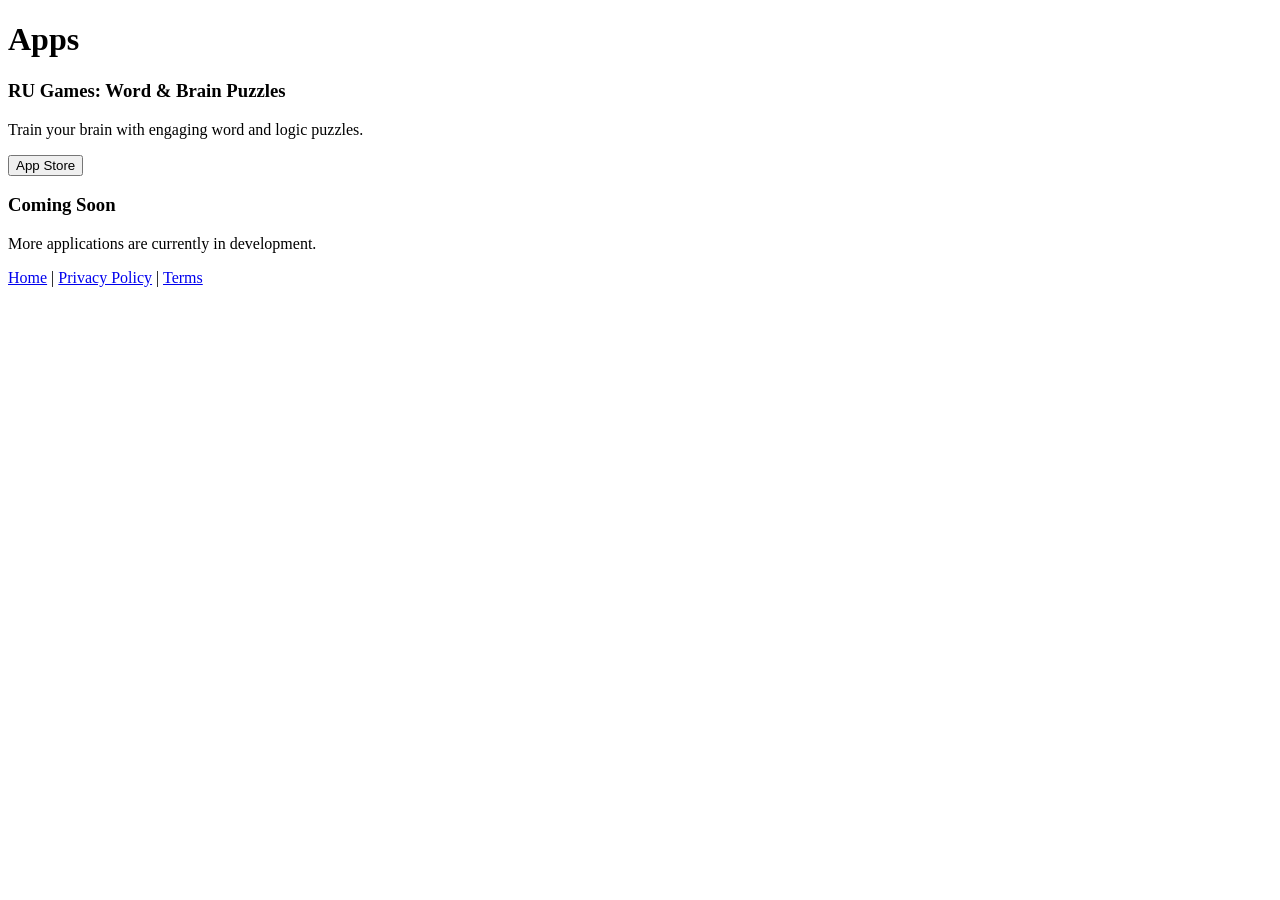
==== app.html @ cfd69d2b "Create app.html" ====
<!DOCTYPE html>
<html lang="en">
<head>

<meta charset="UTF-8">
<meta name="viewport" content="width=device-width, initial-scale=1.0">

<title>Apps | Mishal Udeshi</title>

<link rel="stylesheet" href="style.css">

</head>

<body>

<header class="small-header">
<h1>Apps</h1>
</header>

<section class="apps-grid">

<div class="app-card">

<h3>RU Games: Word & Brain Puzzles</h3>

<p>
Train your brain with engaging word and logic puzzles.
</p>

<button>App Store</button>

</div>


<div class="app-card">

<h3>Coming Soon</h3>

<p>
More applications are currently in development.
</p>

</div>

</section>

<footer>

<a href="index.html">Home</a> |
<a href="privacy.html">Privacy Policy</a> |
<a href="terms.html">Terms</a>

</footer>

</body>
</html>
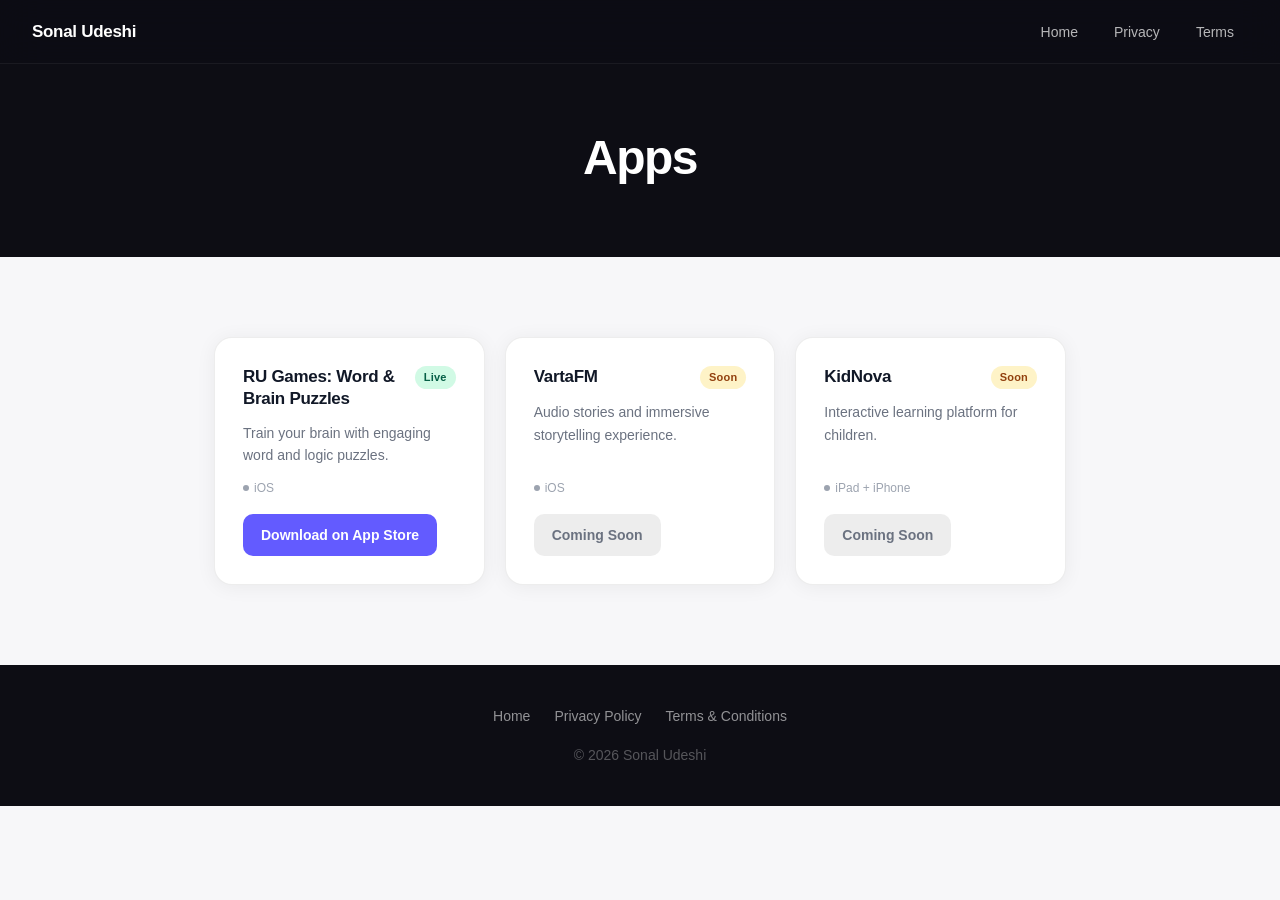
==== commit a40c752c: "FinalChanges" ====
--- a/app.html
+++ b/app.html
@@ -5,7 +5,7 @@
 <meta charset="UTF-8">
 <meta name="viewport" content="width=device-width, initial-scale=1.0">
 
-<title>Apps | Mishal Udeshi</title>
+<title>Apps — Sonal Udeshi</title>
 
 <link rel="stylesheet" href="style.css">
 
@@ -13,43 +13,60 @@
 
 <body>
 
+<nav>
+  <span class="nav-brand">Sonal Udeshi</span>
+  <ul class="nav-links">
+    <li><a href="index.html">Home</a></li>
+    <li><a href="privacy.html">Privacy</a></li>
+    <li><a href="terms.html">Terms</a></li>
+  </ul>
+</nav>
+
 <header class="small-header">
-<h1>Apps</h1>
+  <h1>Apps</h1>
 </header>
 
-<section class="apps-grid">
+<div class="apps-grid">
 
-<div class="app-card">
+  <div class="app-card">
+    <div class="app-card-header">
+      <h3>RU Games: Word &amp; Brain Puzzles</h3>
+      <span class="badge badge-live">Live</span>
+    </div>
+    <p>Train your brain with engaging word and logic puzzles.</p>
+    <span class="platform-tag">iOS</span>
+    <a class="store-btn" href="https://apps.apple.com/app/idXXXXXXXX">Download on App Store</a>
+  </div>
 
-<h3>RU Games: Word & Brain Puzzles</h3>
+  <div class="app-card">
+    <div class="app-card-header">
+      <h3>VartaFM</h3>
+      <span class="badge badge-soon">Soon</span>
+    </div>
+    <p>Audio stories and immersive storytelling experience.</p>
+    <span class="platform-tag">iOS</span>
+    <a class="store-btn disabled" href="#">Coming Soon</a>
+  </div>
 
-<p>
-Train your brain with engaging word and logic puzzles.
-</p>
-
-<button>App Store</button>
+  <div class="app-card">
+    <div class="app-card-header">
+      <h3>KidNova</h3>
+      <span class="badge badge-soon">Soon</span>
+    </div>
+    <p>Interactive learning platform for children.</p>
+    <span class="platform-tag">iPad + iPhone</span>
+    <a class="store-btn disabled" href="#">Coming Soon</a>
+  </div>
 
 </div>
 
-
-<div class="app-card">
-
-<h3>Coming Soon</h3>
-
-<p>
-More applications are currently in development.
-</p>
-
-</div>
-
-</section>
-
 <footer>
-
-<a href="index.html">Home</a> |
-<a href="privacy.html">Privacy Policy</a> |
-<a href="terms.html">Terms</a>
-
+  <div class="footer-links">
+    <a href="index.html">Home</a>
+    <a href="privacy.html">Privacy Policy</a>
+    <a href="terms.html">Terms &amp; Conditions</a>
+  </div>
+  <p class="copyright">© 2026 Sonal Udeshi</p>
 </footer>
 
 </body>
--- a/style.css
+++ b/style.css
@@ -0,0 +1,367 @@
+/* ── Reset & Variables ── */
+*, *::before, *::after { box-sizing: border-box; margin: 0; padding: 0; }
+
+:root {
+  --bg: #f7f7f9;
+  --surface: #ffffff;
+  --text: #111827;
+  --text-muted: #6b7280;
+  --text-light: #9ca3af;
+  --accent: #635bff;
+  --accent-hover: #4f46e5;
+  --accent-soft: #ede9fe;
+  --hero-bg: #0d0d14;
+  --border: rgba(0,0,0,0.07);
+  --radius: 18px;
+  --radius-sm: 10px;
+  --shadow: 0 2px 20px rgba(0,0,0,0.06);
+  --shadow-hover: 0 12px 40px rgba(0,0,0,0.13);
+  --transition: 0.25s cubic-bezier(0.4,0,0.2,1);
+  --font: -apple-system, BlinkMacSystemFont, "SF Pro Display", "Segoe UI", Roboto, sans-serif;
+}
+
+/* ── Base ── */
+html { scroll-behavior: smooth; }
+
+body {
+  font-family: var(--font);
+  background: var(--bg);
+  color: var(--text);
+  line-height: 1.6;
+  -webkit-font-smoothing: antialiased;
+}
+
+a { color: inherit; text-decoration: none; }
+
+/* ── Navigation ── */
+nav {
+  position: fixed;
+  top: 0; left: 0; right: 0;
+  z-index: 100;
+  display: flex;
+  align-items: center;
+  justify-content: space-between;
+  padding: 0 32px;
+  height: 64px;
+  background: rgba(13,13,20,0.85);
+  backdrop-filter: blur(20px);
+  -webkit-backdrop-filter: blur(20px);
+  border-bottom: 1px solid rgba(255,255,255,0.06);
+}
+
+.nav-brand {
+  font-size: 17px;
+  font-weight: 600;
+  color: #fff;
+  letter-spacing: -0.3px;
+}
+
+.nav-links {
+  display: flex;
+  gap: 8px;
+  list-style: none;
+}
+
+.nav-links a {
+  color: rgba(255,255,255,0.7);
+  font-size: 14px;
+  font-weight: 500;
+  padding: 6px 14px;
+  border-radius: 8px;
+  transition: color var(--transition), background var(--transition);
+}
+
+.nav-links a:hover {
+  color: #fff;
+  background: rgba(255,255,255,0.08);
+}
+
+/* ── Hero ── */
+.hero {
+  background: var(--hero-bg);
+  color: #fff;
+  text-align: center;
+  padding: 160px 24px 100px;
+  position: relative;
+  overflow: hidden;
+}
+
+.hero::before {
+  content: "";
+  position: absolute;
+  inset: 0;
+  background:
+    radial-gradient(ellipse 80% 60% at 50% 0%, rgba(99,91,255,0.18) 0%, transparent 70%);
+  pointer-events: none;
+}
+
+.hero-eyebrow {
+  display: inline-block;
+  font-size: 12px;
+  font-weight: 600;
+  letter-spacing: 1.5px;
+  text-transform: uppercase;
+  color: var(--accent);
+  background: rgba(99,91,255,0.12);
+  border: 1px solid rgba(99,91,255,0.25);
+  padding: 5px 14px;
+  border-radius: 100px;
+  margin-bottom: 24px;
+}
+
+.hero h1 {
+  font-size: clamp(40px, 7vw, 72px);
+  font-weight: 700;
+  letter-spacing: -2px;
+  line-height: 1.1;
+  color: #fff;
+  margin-bottom: 16px;
+}
+
+.hero p {
+  font-size: 18px;
+  color: rgba(255,255,255,0.55);
+  font-weight: 400;
+  letter-spacing: -0.2px;
+}
+
+/* ── Section ── */
+.section {
+  max-width: 900px;
+  margin: 0 auto;
+  padding: 80px 24px;
+}
+
+.section-header {
+  margin-bottom: 40px;
+}
+
+.section-header h2 {
+  font-size: 28px;
+  font-weight: 700;
+  letter-spacing: -0.8px;
+  color: var(--text);
+}
+
+.section-header p {
+  color: var(--text-muted);
+  margin-top: 6px;
+  font-size: 15px;
+}
+
+/* ── App Cards Grid ── */
+#apps-container {
+  display: grid;
+  grid-template-columns: repeat(auto-fill, minmax(260px, 1fr));
+  gap: 20px;
+}
+
+.app-card {
+  background: var(--surface);
+  border-radius: var(--radius);
+  padding: 28px;
+  border: 1px solid var(--border);
+  box-shadow: var(--shadow);
+  transition: transform var(--transition), box-shadow var(--transition);
+  display: flex;
+  flex-direction: column;
+  gap: 12px;
+}
+
+.app-card:hover {
+  transform: translateY(-4px);
+  box-shadow: var(--shadow-hover);
+}
+
+.app-card-header {
+  display: flex;
+  align-items: flex-start;
+  justify-content: space-between;
+  gap: 12px;
+}
+
+.app-card h3 {
+  font-size: 17px;
+  font-weight: 650;
+  letter-spacing: -0.3px;
+  color: var(--text);
+  line-height: 1.3;
+}
+
+.badge {
+  flex-shrink: 0;
+  font-size: 11px;
+  font-weight: 600;
+  padding: 3px 9px;
+  border-radius: 100px;
+  letter-spacing: 0.2px;
+}
+
+.badge-live {
+  background: #d1fae5;
+  color: #065f46;
+}
+
+.badge-soon {
+  background: #fef3c7;
+  color: #92400e;
+}
+
+.app-card p {
+  font-size: 14px;
+  color: var(--text-muted);
+  line-height: 1.6;
+  flex: 1;
+}
+
+.platform-tag {
+  font-size: 12px;
+  font-weight: 500;
+  color: var(--text-light);
+  display: flex;
+  align-items: center;
+  gap: 5px;
+}
+
+.platform-tag::before {
+  content: "";
+  display: inline-block;
+  width: 6px; height: 6px;
+  border-radius: 50%;
+  background: var(--text-light);
+}
+
+.store-btn {
+  display: inline-flex;
+  align-items: center;
+  justify-content: center;
+  margin-top: 4px;
+  padding: 10px 18px;
+  background: var(--accent);
+  color: #fff;
+  font-size: 14px;
+  font-weight: 600;
+  border-radius: var(--radius-sm);
+  transition: background var(--transition), transform var(--transition);
+  align-self: flex-start;
+}
+
+.store-btn:hover { background: var(--accent-hover); transform: scale(1.02); }
+
+.store-btn.disabled {
+  background: var(--border);
+  color: var(--text-muted);
+  cursor: default;
+  pointer-events: none;
+}
+
+/* ── Static App Grid (app.html) ── */
+.apps-grid {
+  max-width: 900px;
+  margin: 0 auto;
+  padding: 80px 24px;
+  display: grid;
+  grid-template-columns: repeat(auto-fill, minmax(260px, 1fr));
+  gap: 20px;
+}
+
+/* ── Small Header (sub-pages) ── */
+.small-header {
+  background: var(--hero-bg);
+  color: #fff;
+  text-align: center;
+  padding: 120px 24px 60px;
+}
+
+.small-header h1 {
+  font-size: clamp(28px, 5vw, 48px);
+  font-weight: 700;
+  letter-spacing: -1.5px;
+}
+
+/* ── Legal / Content Pages ── */
+.container {
+  max-width: 680px;
+  margin: 0 auto;
+  padding: 80px 24px 100px;
+}
+
+.container h1 {
+  font-size: 36px;
+  font-weight: 700;
+  letter-spacing: -1px;
+  margin-bottom: 8px;
+}
+
+.container .meta {
+  color: var(--text-muted);
+  font-size: 14px;
+  margin-bottom: 48px;
+  padding-bottom: 24px;
+  border-bottom: 1px solid var(--border);
+}
+
+.container h2 {
+  font-size: 18px;
+  font-weight: 650;
+  letter-spacing: -0.3px;
+  margin: 36px 0 10px;
+  color: var(--text);
+}
+
+.container p {
+  font-size: 15px;
+  color: #374151;
+  line-height: 1.75;
+  margin-bottom: 12px;
+}
+
+.container ul {
+  padding-left: 20px;
+  margin-bottom: 12px;
+}
+
+.container ul li {
+  font-size: 15px;
+  color: #374151;
+  line-height: 1.75;
+}
+
+.container strong { color: var(--text); }
+
+/* ── Footer ── */
+footer {
+  background: var(--hero-bg);
+  color: rgba(255,255,255,0.45);
+  text-align: center;
+  padding: 40px 24px;
+  font-size: 14px;
+}
+
+footer .footer-links {
+  display: flex;
+  justify-content: center;
+  gap: 24px;
+  margin-bottom: 16px;
+  flex-wrap: wrap;
+}
+
+footer .footer-links a {
+  color: rgba(255,255,255,0.55);
+  font-weight: 500;
+  transition: color var(--transition);
+}
+
+footer .footer-links a:hover { color: #fff; }
+
+footer .copyright { color: rgba(255,255,255,0.3); }
+
+/* ── Responsive ── */
+@media (max-width: 600px) {
+  nav { padding: 0 20px; }
+  .nav-links { gap: 4px; }
+  .nav-links a { padding: 6px 10px; font-size: 13px; }
+  .hero { padding: 140px 20px 80px; }
+  .section, .container { padding: 60px 20px 80px; }
+  #apps-container, .apps-grid { grid-template-columns: 1fr; }
+}
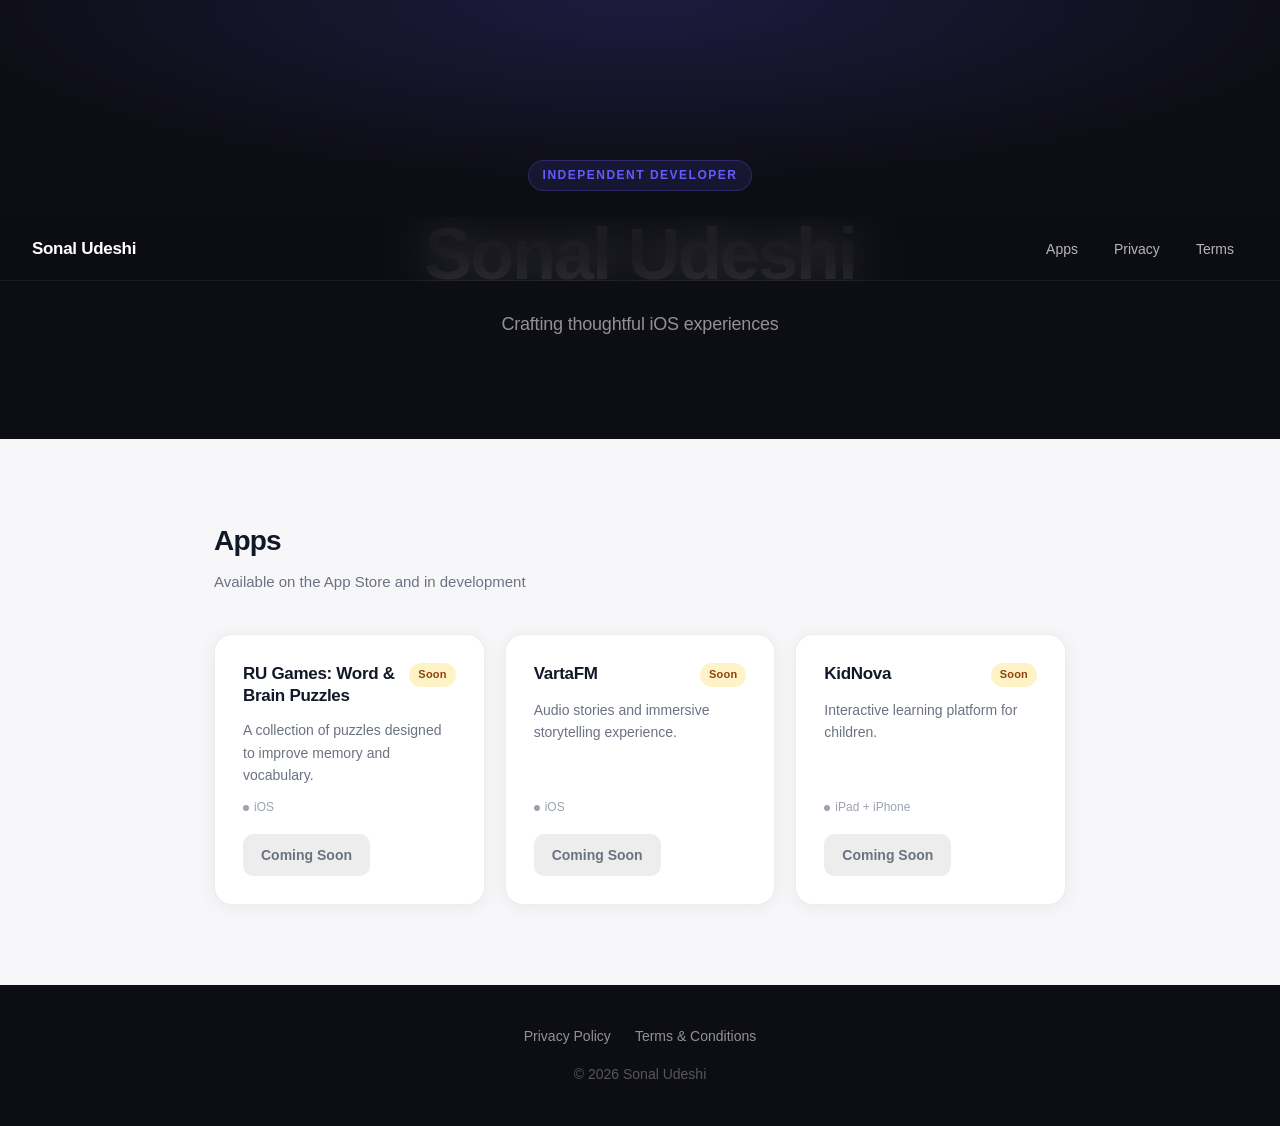
==== commit f27dbc1d: "FinalChanges" ====
--- a/app.html
+++ b/app.html
@@ -1,73 +1,11 @@
 <!DOCTYPE html>
 <html lang="en">
 <head>
-
 <meta charset="UTF-8">
-<meta name="viewport" content="width=device-width, initial-scale=1.0">
-
-<title>Apps — Sonal Udeshi</title>
-
-<link rel="stylesheet" href="style.css">
-
+<meta http-equiv="refresh" content="0; url=index.html#apps">
+<link rel="canonical" href="index.html">
 </head>
-
 <body>
-
-<nav>
-  <span class="nav-brand">Sonal Udeshi</span>
-  <ul class="nav-links">
-    <li><a href="index.html">Home</a></li>
-    <li><a href="privacy.html">Privacy</a></li>
-    <li><a href="terms.html">Terms</a></li>
-  </ul>
-</nav>
-
-<header class="small-header">
-  <h1>Apps</h1>
-</header>
-
-<div class="apps-grid">
-
-  <div class="app-card">
-    <div class="app-card-header">
-      <h3>RU Games: Word &amp; Brain Puzzles</h3>
-      <span class="badge badge-live">Live</span>
-    </div>
-    <p>Train your brain with engaging word and logic puzzles.</p>
-    <span class="platform-tag">iOS</span>
-    <a class="store-btn" href="https://apps.apple.com/app/idXXXXXXXX">Download on App Store</a>
-  </div>
-
-  <div class="app-card">
-    <div class="app-card-header">
-      <h3>VartaFM</h3>
-      <span class="badge badge-soon">Soon</span>
-    </div>
-    <p>Audio stories and immersive storytelling experience.</p>
-    <span class="platform-tag">iOS</span>
-    <a class="store-btn disabled" href="#">Coming Soon</a>
-  </div>
-
-  <div class="app-card">
-    <div class="app-card-header">
-      <h3>KidNova</h3>
-      <span class="badge badge-soon">Soon</span>
-    </div>
-    <p>Interactive learning platform for children.</p>
-    <span class="platform-tag">iPad + iPhone</span>
-    <a class="store-btn disabled" href="#">Coming Soon</a>
-  </div>
-
-</div>
-
-<footer>
-  <div class="footer-links">
-    <a href="index.html">Home</a>
-    <a href="privacy.html">Privacy Policy</a>
-    <a href="terms.html">Terms &amp; Conditions</a>
-  </div>
-  <p class="copyright">© 2026 Sonal Udeshi</p>
-</footer>
-
+<p>Redirecting... <a href="index.html#apps">Click here if not redirected</a></p>
 </body>
 </html>
